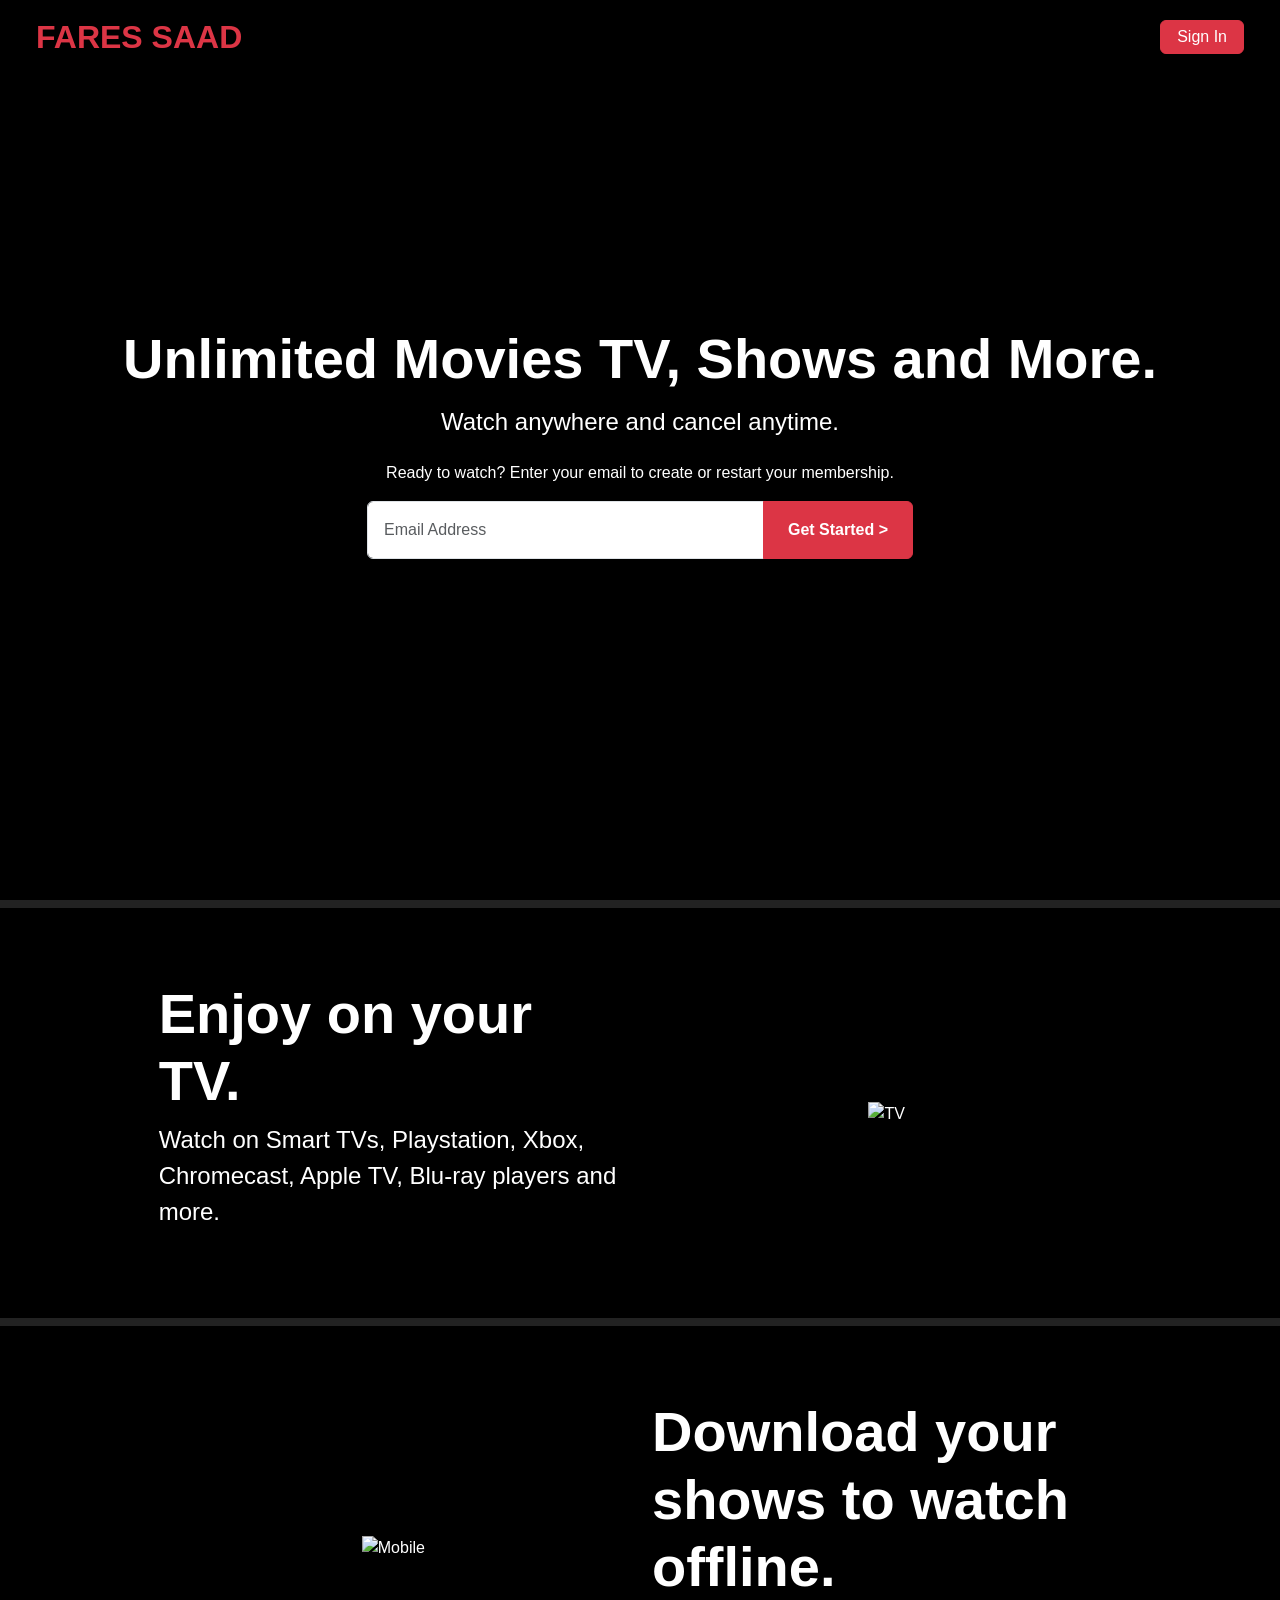
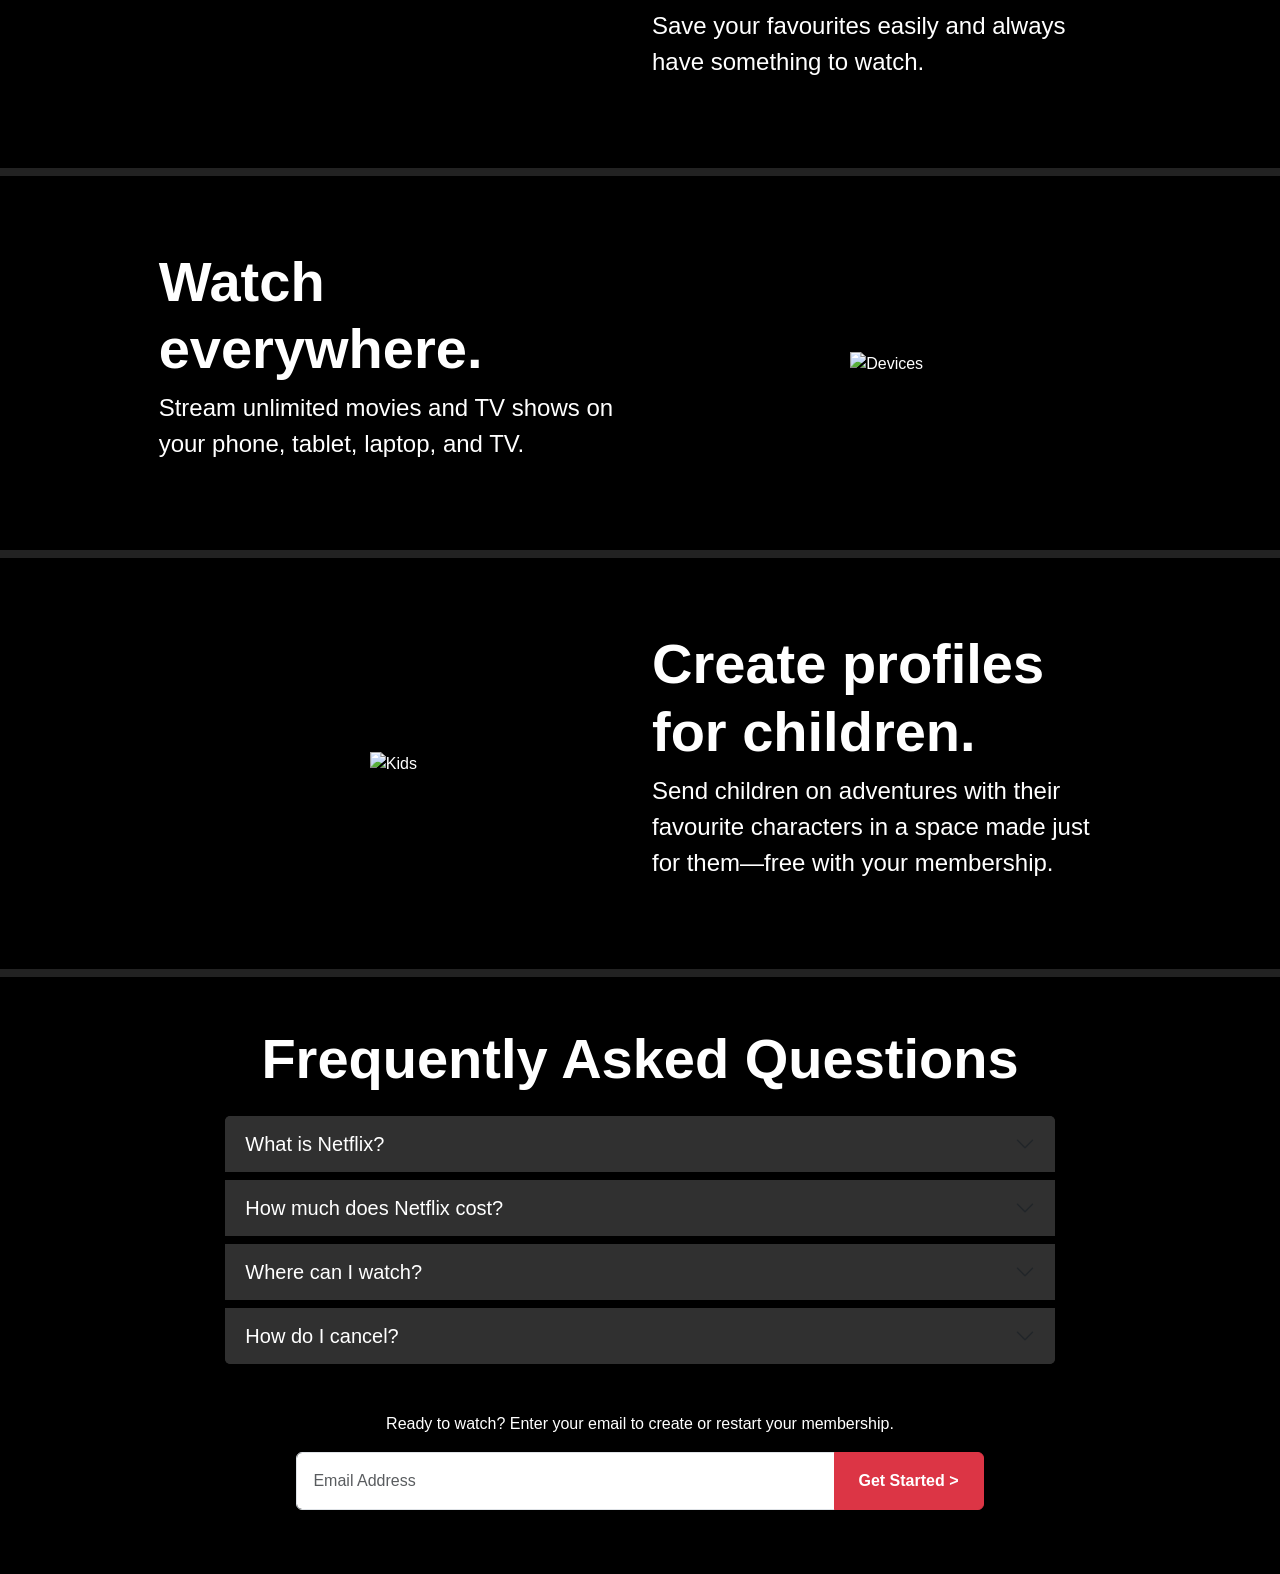
==== index.html @ 7a161a69 "Add files via upload" ====
<!DOCTYPE html>
<html lang="en">
<head>
    <meta charset="UTF-8">
    <meta name="viewport" content="width=device-width, initial-scale=1.0">
    <title>Netlix OSAA</title>
    <!-- Bootstrap CSS v5.3 -->
    <link href="https://cdn.jsdelivr.net/npm/bootstrap@5.3.0/dist/css/bootstrap.min.css" rel="stylesheet">
    <style>
        body {
            background-color: #000;
            color: #fff;
            font-family: Arial, sans-serif;
        }
        /* Hero Section Background */
        .hero-section {
            height: 100vh;
            background-image: linear-gradient(rgba(0,0,0,0.7), rgba(0,0,0,0.7)), url('image/o1.png');
            background-size: cover;
            background-position: center;
        }
        .section-divider {
            border-top: 8px solid #222;
        }
        .accordion-button {
            background-color: #303030 !important;
            color: white !important;
            font-size: 1.25rem;
        }
        .accordion-button:not(.collapsed) {
            color: white !important;
            background-color: #303030 !important;
            box-shadow: none !important;
        }
        .accordion-item {
            background-color: #303030;
            border: none;
            margin-bottom: 8px;
        }
        .accordion-body {
            background-color: #303030;
            color: white;
            font-size: 1.1rem;
        }
    </style>
</head>
<body>

    <!-- Navbar Section -->
    <nav class="navbar navbar-expand-lg navbar-dark bg-transparent fixed-top px-4">
      <div class="container-fluid">
        <a class="navbar-brand text-danger fw-bold fs-2" href="#">FARES SAAD</a>
        <a href="login.html" class="btn btn-danger px-3 py-1">Sign In</a>
      </div>
    </nav>

    <!-- 1. Hero Section -->
    <div class="hero-section d-flex align-items-center justify-content-center text-center text-white">
      <div class="container">
        <h1 class="display-4 fw-bold mb-3">Unlimited Movies TV, Shows and More.</h1>
        <h4 class="mb-4">Watch anywhere and cancel anytime.</h4>
        <p class="mb-3">Ready to watch? Enter your email to create or restart your membership.</p>
        
        <div class="row justify-content-center">
          <div class="col-md-6">
            <div class="input-group mb-3">
              <input type="email" class="form-control p-3" placeholder="Email Address">
              <button class="btn btn-danger px-4 fw-bold" type="button">Get Started ></button>
            </div>
          </div>
        </div>
      </div>
    </div>

    <!-- 2. Enjoy on your TV Section -->
    <div class="container-fluid py-5 section-divider">
      <div class="row align-items-center justify-content-center px-5 py-4">
        <div class="col-md-5 text-center text-md-start">
          <h2 class="display-4 fw-bold">Enjoy on your TV.</h2>
          <p class="fs-4">Watch on Smart TVs, Playstation, Xbox, Chromecast, Apple TV, Blu-ray players and more.</p>
        </div>
        <div class="col-md-5 text-center">
          <img src="https://assets.nflxext.com/ffe/siteui/acquisition/ourStory/fuji/desktop/tv.png" class="img-fluid" alt="TV">
        </div>
      </div>
    </div>

    <!-- 3. Download your shows Section -->
    <div class="container-fluid py-5 section-divider">
      <div class="row align-items-center justify-content-center px-5 py-4 flex-row-reverse">
        <div class="col-md-5 text-center text-md-start">
          <h2 class="display-4 fw-bold">Download your shows to watch offline.</h2>
          <p class="fs-4">Save your favourites easily and always have something to watch.</p>
        </div>
        <div class="col-md-5 text-center">
          <img src="https://assets.nflxext.com/ffe/siteui/acquisition/ourStory/fuji/desktop/mobile-0819.jpg" class="img-fluid" alt="Mobile">
        </div>
      </div>
    </div>

    <!-- 4. Watch everywhere Section -->
    <div class="container-fluid py-5 section-divider">
      <div class="row align-items-center justify-content-center px-5 py-4">
        <div class="col-md-5 text-center text-md-start">
          <h2 class="display-4 fw-bold">Watch everywhere.</h2>
          <p class="fs-4">Stream unlimited movies and TV shows on your phone, tablet, laptop, and TV.</p>
        </div>
        <div class="col-md-5 text-center">
          <img src="https://assets.nflxext.com/ffe/siteui/acquisition/ourStory/fuji/desktop/device-pile.png" class="img-fluid" alt="Devices">
        </div>
      </div>
    </div>

    <!-- 5. Create profiles for children Section -->
    <div class="container-fluid py-5 section-divider">
      <div class="row align-items-center justify-content-center px-5 py-4 flex-row-reverse">
        <div class="col-md-5 text-center text-md-start">
          <h2 class="display-4 fw-bold">Create profiles for children.</h2>
          <p class="fs-4">Send children on adventures with their favourite characters in a space made just for them—free with your membership.</p>
        </div>
        <div class="col-md-5 text-center">
          <img src="https://occ-0-4481-3646.1.nflxso.net/dnm/api/v6/19OhWN2dO19C9txTON9tvTFtefw/AAAABVr8nYuAg0xDpXDv0VI9HUoH7r2aGp4TKRCsKNQrZwxzTvr-NlEeiS8UTK71AMeahaIBW_DNMVZTVPXtEBdjECHC4GfvDKgdHqUQ.png?r=fcd" class="img-fluid" alt="Kids">
        </div>
      </div>
    </div>

    <!-- 6. Frequently Asked Questions (FAQ) Section -->
    <div class="container-fluid py-5 section-divider text-center">
      <h2 class="display-4 fw-bold mb-4">Frequently Asked Questions</h2>
      <div class="row justify-content-center">
        <div class="col-md-8">
          <div class="accordion" id="faqAccordion">
            <div class="accordion-item">
              <h2 class="accordion-header" id="headingOne">
                <button class="accordion-button collapsed" type="button" data-bs-toggle="collapse" data-bs-target="#collapseOne">
                  What is Netflix?
                </button>
              </h2>
              <div id="collapseOne" class="accordion-collapse collapse" data-bs-parent="#faqAccordion">
                <div class="accordion-body">
                  Netflix is a streaming service that offers a wide variety of award-winning TV shows, movies, anime, documentaries, and more on thousands of internet-connected devices.
                </div>
              </div>
            </div>
            <div class="accordion-item">
              <h2 class="accordion-header" id="headingTwo">
                <button class="accordion-button collapsed" type="button" data-bs-toggle="collapse" data-bs-target="#collapseTwo">
                  How much does Netflix cost?
                </button>
              </h2>
              <div id="collapseTwo" class="accordion-collapse collapse" data-bs-parent="#faqAccordion">
                <div class="accordion-body">
                  Watch Netflix on your smartphone, tablet, Smart TV, laptop, or streaming device, all for one fixed monthly fee. Plans range from affordable fixed prices.
                </div>
              </div>
            </div>
            <div class="accordion-item">
              <h2 class="accordion-header" id="headingThree">
                <button class="accordion-button collapsed" type="button" data-bs-toggle="collapse" data-bs-target="#collapseThree">
                  Where can I watch?
                </button>
              </h2>
              <div id="collapseThree" class="accordion-collapse collapse" data-bs-parent="#faqAccordion">
                <div class="accordion-body">
                  Watch anywhere, anytime. Sign in with your Netflix account to watch instantly on the web at netflix.com or on any internet-connected device.
                </div>
              </div>
            </div>
            <div class="accordion-item">
              <h2 class="accordion-header" id="headingFour">
                <button class="accordion-button collapsed" type="button" data-bs-toggle="collapse" data-bs-target="#collapseFour">
                  How do I cancel?
                </button>
              </h2>
              <div id="collapseFour" class="accordion-collapse collapse" data-bs-parent="#faqAccordion">
                <div class="accordion-body">
                  Netflix is flexible. There are no annoying contracts and no commitments. You can easily cancel your account online in two clicks.
                </div>
              </div>
            </div>
          </div>

          <!-- Bottom Email Form -->
          <p class="mt-5 mb-3">Ready to watch? Enter your email to create or restart your membership.</p>
          <div class="row justify-content-center">
            <div class="col-md-10">
              <div class="input-group mb-3">
                <input type="email" class="form-control p-3" placeholder="Email Address">
                <button class="btn btn-danger px-4 fw-bold" type="button">Get Started ></button>
              </div>
            </div>
          </div>

        </div>
      </div>
    </div>

    <!-- Bootstrap JS Bundle -->
    <script src="https://cdn.jsdelivr.net/npm/bootstrap@5.3.0/dist/js/bootstrap.bundle.min.js"></script>
</body>
</html>
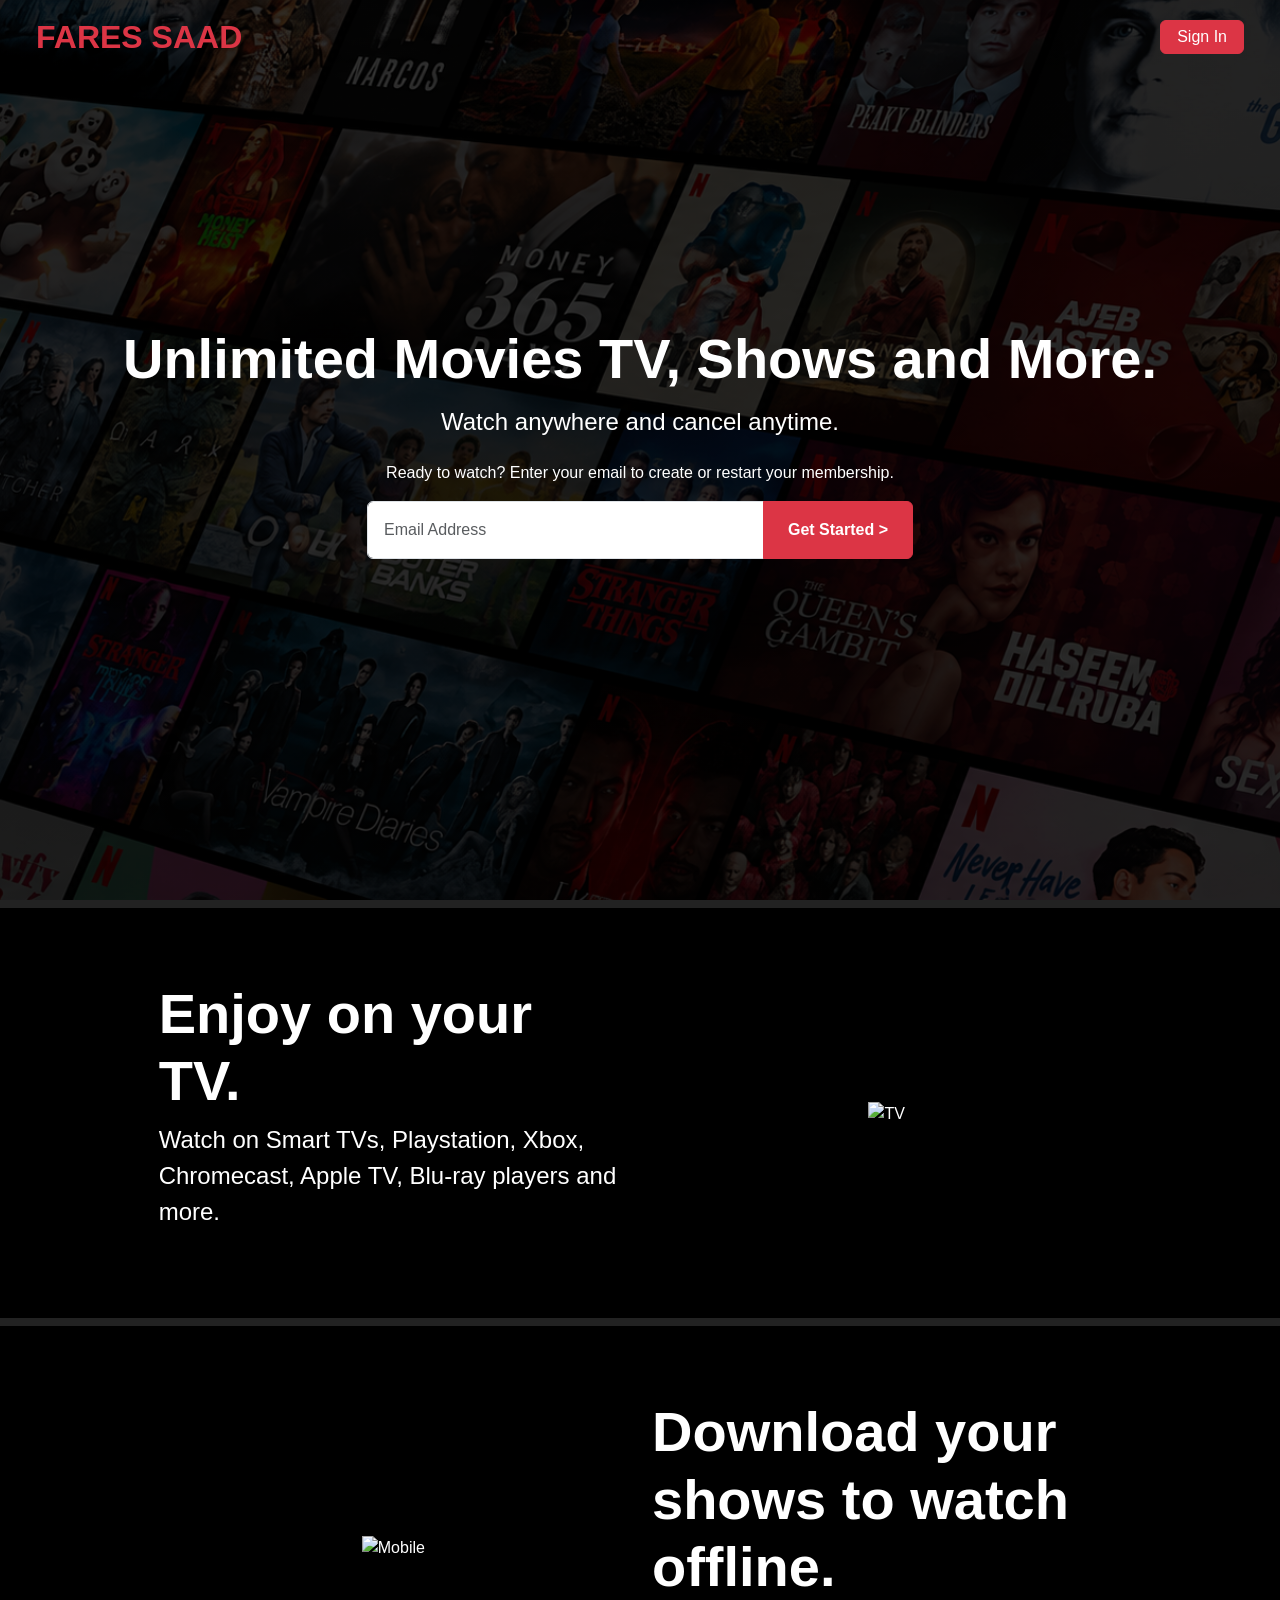
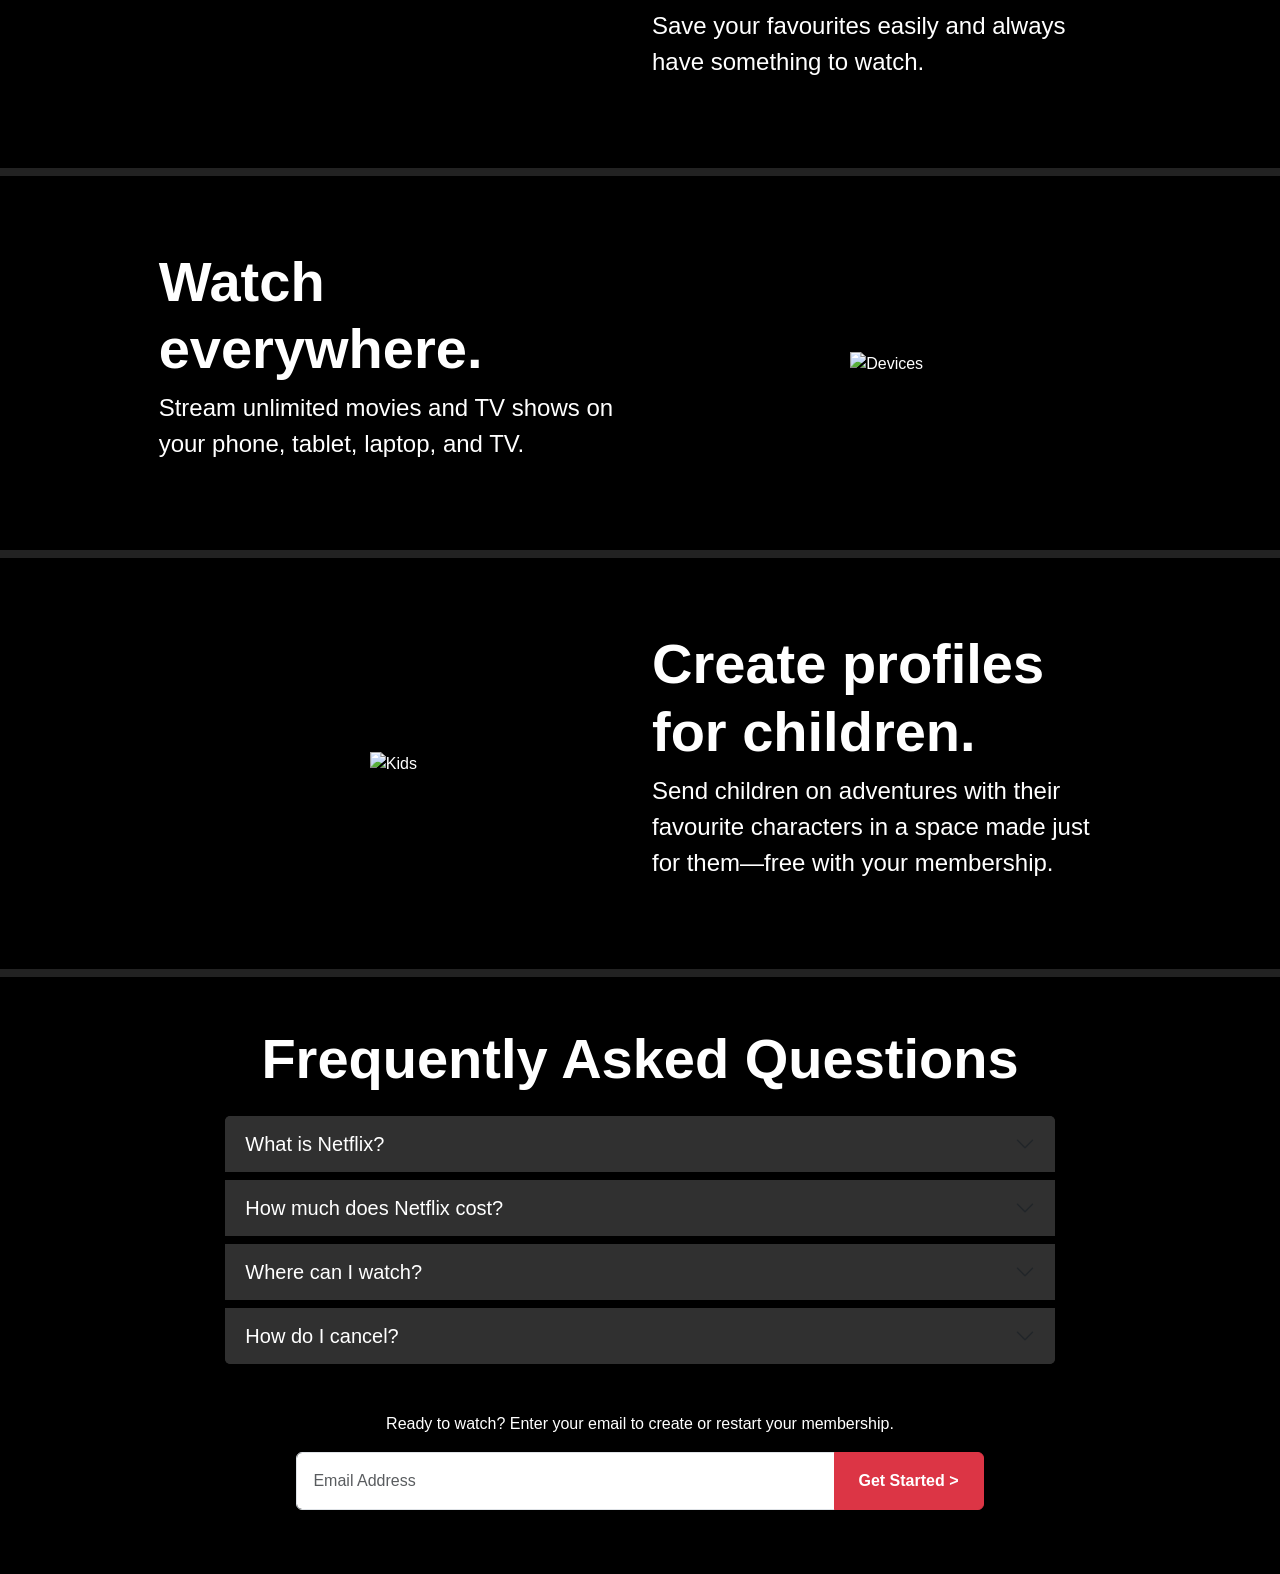
==== commit 02988ed8: "Update hero section background image path" ====
--- a/index.html
+++ b/index.html
@@ -15,7 +15,7 @@
         /* Hero Section Background */
         .hero-section {
             height: 100vh;
-            background-image: linear-gradient(rgba(0,0,0,0.7), rgba(0,0,0,0.7)), url('image/o1.png');
+            background-image: linear-gradient(rgba(0,0,0,0.7), rgba(0,0,0,0.7)), url('o1.png');
             background-size: cover;
             background-position: center;
         }
@@ -198,4 +198,4 @@
     <!-- Bootstrap JS Bundle -->
     <script src="https://cdn.jsdelivr.net/npm/bootstrap@5.3.0/dist/js/bootstrap.bundle.min.js"></script>
 </body>
-</html>+</html>
